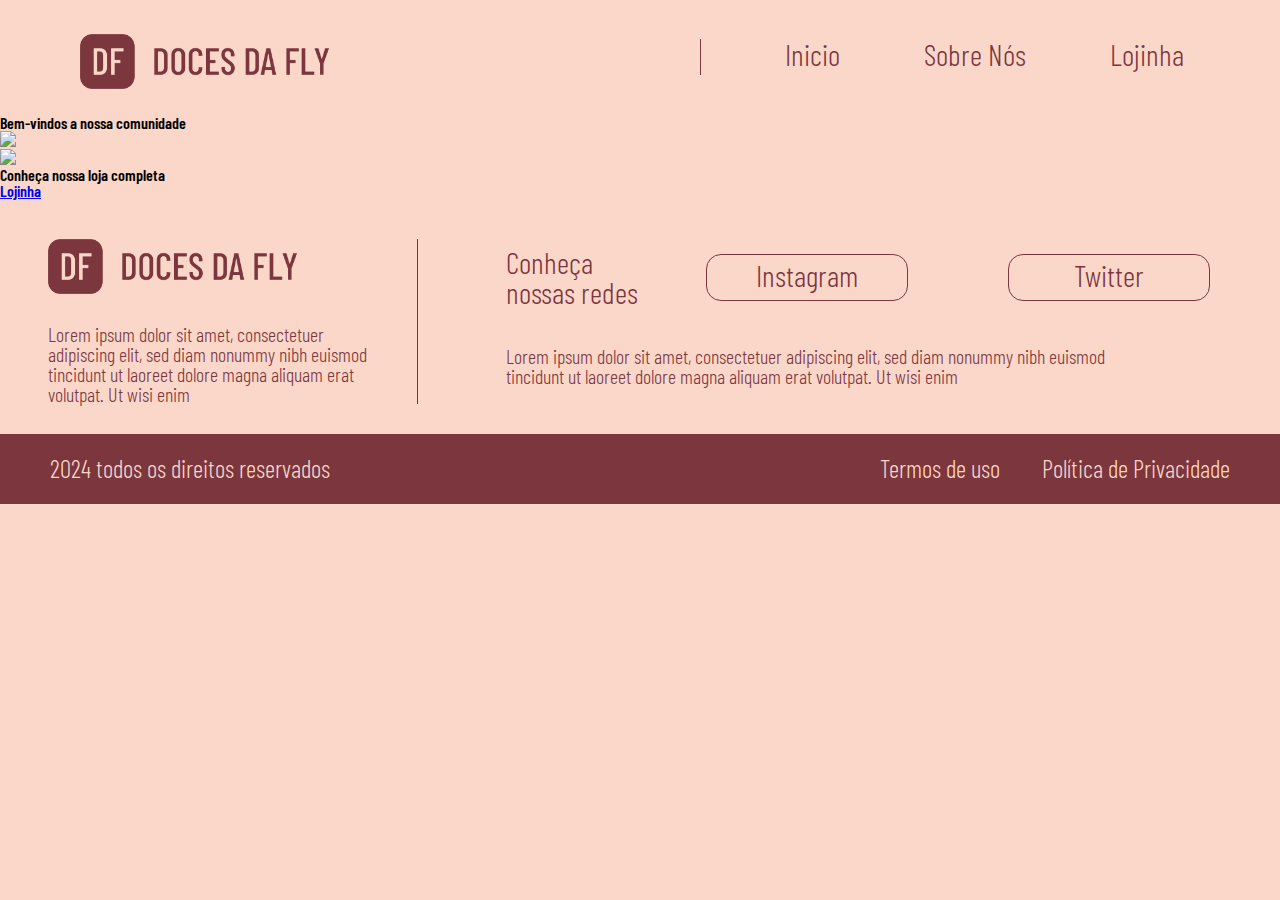
==== index.html @ 229bcd69 "Add files via upload" ====
<!DOCTYPE html>
<html lang="pt-br">
<head>
    <meta charset="UTF-8">
    <meta name="viewport" content="width=device-width, initial-scale=1.0">
    <title>Página Inicial</title>
    <link rel="stylesheet" href="reset.css">
    <link rel="preconnect" href="https://fonts.googleapis.com">
    <link rel="preconnect" href="https://fonts.gstatic.com" crossorigin>
    <link href="https://fonts.googleapis.com/css2?family=Barlow+Condensed:wght@300;500;600&family=Josefin+Sans:ital,wght@0,100..700;1,100..700&display=swap" rel="stylesheet">
    <link rel="stylesheet"href="https://cdn.jsdelivr.net/npm/swiper@11/swiper-bundle.min.css"/>
    <link rel="stylesheet" href="style.css">
</head>
<body>
    <header class="cabecalho">
        <div class="cabecalho__inicio">
            <img src="/img/Logo_1.png" class="cabecalho__imagem">
        </div>
        <ul class="lista__menu">
            <li class="lista__menu-links">
                <a href="index.html" class="lista__menu-links">Inicio</a>
            </li>
            <li class="lista__menu-links">
                <a href="#" class="lista__menu-links">Sobre Nós</a>
            </li>
            <li class="lista__menu-links">
                <a href="lojinha.html" class="lista__menu-links">Lojinha</a>
            </li>
        </ul>
    </header>

    <section class="banner">
        <h1 class="titulo-banner">Bem-vindos a nossa comunidade</h1>
        <img src="./img-home/Imagens home-01(1).png" class="imagem-banner">
    </section>

    <section class="banner-conheca">
        <img src="./img-home/Imagens home-02.png" class="imagem-conheca">
        <div class="texto-conheca">
            <h2 class="conheca-loja">Conheça nossa loja completa</h2>
            <a href="lojinha.html" class="botao-conheca">Lojinha</a>
        </div>
    </section>

    <section class="rodape">
        <div class="texto-rodape">
            <img src="img/Logo_1.png" class="img-rodape">
            <h3 class="escrito-rodape">
                Lorem ipsum dolor sit amet, consectetuer
                adipiscing elit, sed diam nonummy nibh
                euismod tincidunt ut laoreet dolore magna
                aliquam erat volutpat. Ut wisi enim</h3>
        </div>
        <div class="conheca">
            <div class="links">
            <h2 class="conheca-rodape">Conheça nossas redes</h2>
                <div class="botoes">
                <a href="#" class="conheca-links">Instagram</a>
                <a href="#" class="conheca-links">Twitter</a>
                </div>
            </div>
            <div class="texto-links">
                <h2 class="texto-links-tx">Lorem ipsum dolor sit amet, consectetuer adipiscing elit, sed diam nonummy nibh euismod tincidunt ut laoreet dolore magna aliquam erat volutpat. Ut wisi enim</h2>
            </div>    
        </div>
       
    </section>

    <section class="rodape-final">
        <div class="direitos">
            <h2 class="teste">2024 todos os direitos reservados</h2>
        </div>
        <div class="termos">
            <h2>Termos de uso</h2>
            <h2>Política de Privacidade</h2>
        </div>  
    </section>
</body>
</html>
---- style.css ----
@import url(styles/header.css);
@import url(styles/main.css);
@import url(styles/pagamento.css);
@import url(styles/rodape.css);

:root {
    --branca: #ffffff;
    --rosa-claro: #fbd7c9;
    --salmao: #fe8f74;
    --salmao-escuro: #e3856f;
    --cor-escura: #7b363e;
    --fonte-titulo: "Barlow Condensed"; 
}

body {
    background-color: var(--rosa-claro);
    font-weight: 600;
    font-family: var(--fonte-titulo);
}
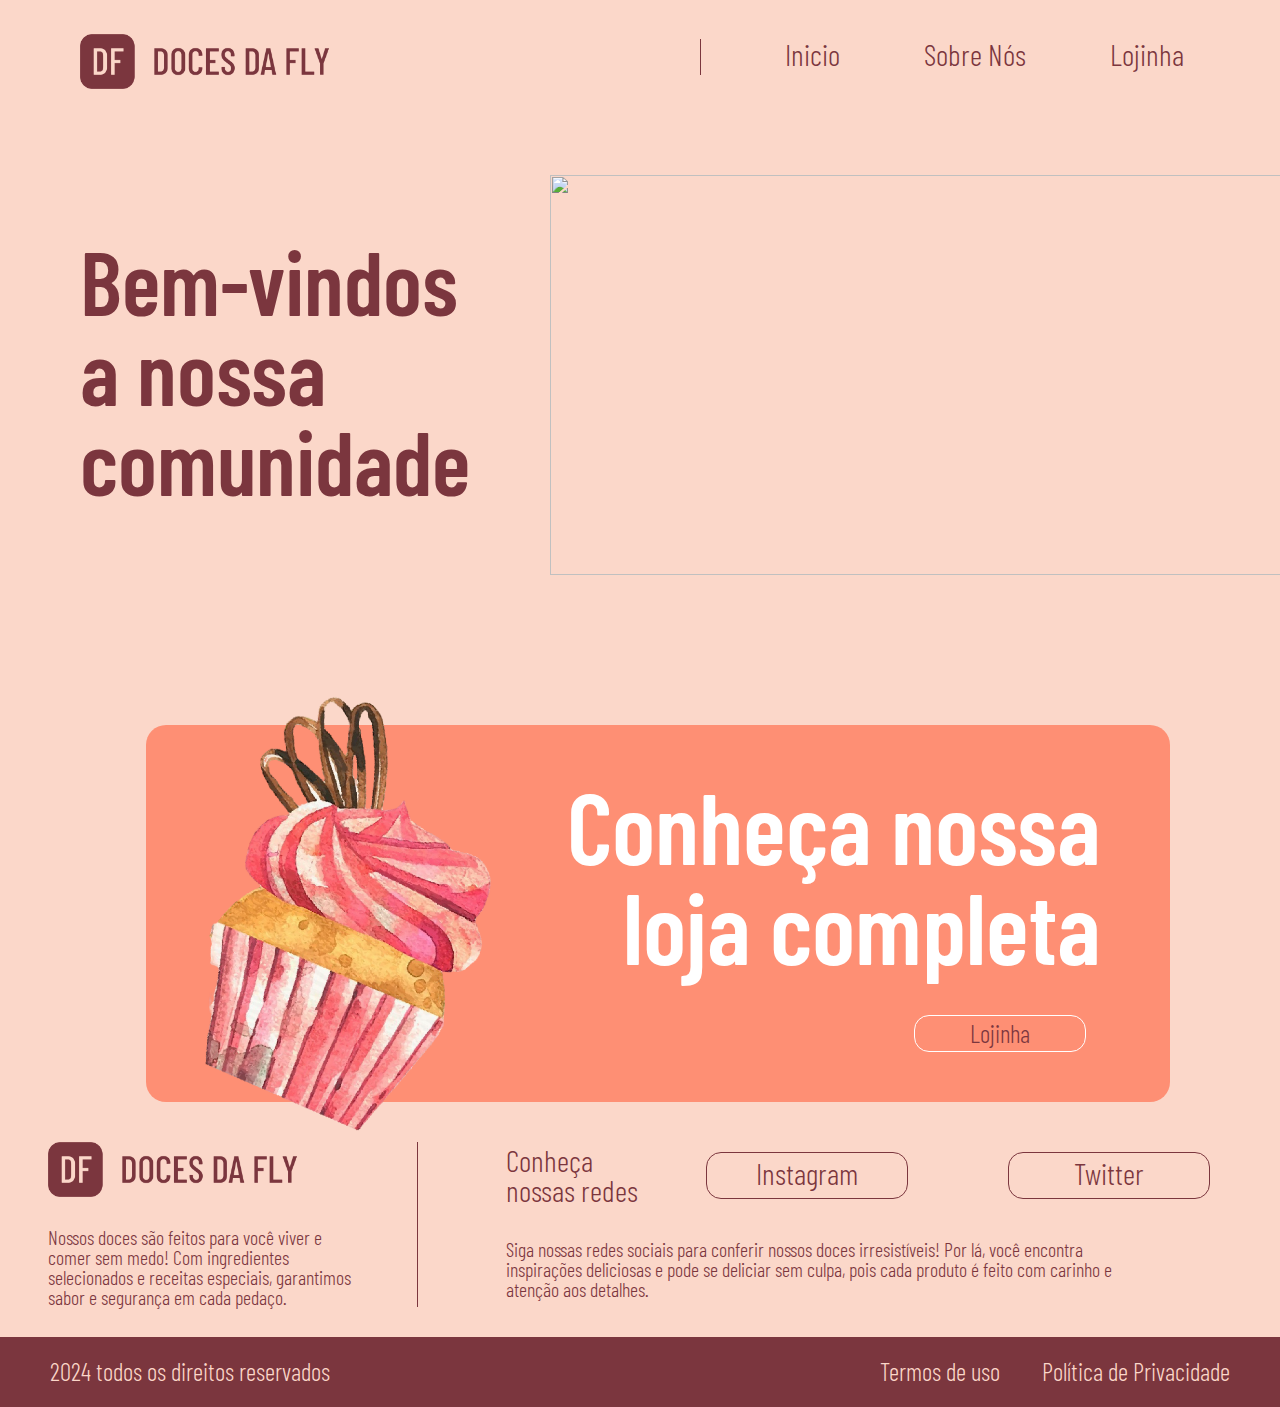
==== commit 12b4a3b7: "Páginas atualizadas" ====
--- a/index.html
+++ b/index.html
@@ -21,7 +21,7 @@
                 <a href="index.html" class="lista__menu-links">Inicio</a>
             </li>
             <li class="lista__menu-links">
-                <a href="#" class="lista__menu-links">Sobre Nós</a>
+                <a href="sobre-nos.html" class="lista__menu-links">Sobre Nós</a>
             </li>
             <li class="lista__menu-links">
                 <a href="lojinha.html" class="lista__menu-links">Lojinha</a>
@@ -46,10 +46,7 @@
         <div class="texto-rodape">
             <img src="img/Logo_1.png" class="img-rodape">
             <h3 class="escrito-rodape">
-                Lorem ipsum dolor sit amet, consectetuer
-                adipiscing elit, sed diam nonummy nibh
-                euismod tincidunt ut laoreet dolore magna
-                aliquam erat volutpat. Ut wisi enim</h3>
+                Nossos doces são feitos para você viver e comer sem medo! Com ingredientes selecionados e receitas especiais, garantimos sabor e segurança em cada pedaço.</h3>
         </div>
         <div class="conheca">
             <div class="links">
@@ -60,7 +57,7 @@
                 </div>
             </div>
             <div class="texto-links">
-                <h2 class="texto-links-tx">Lorem ipsum dolor sit amet, consectetuer adipiscing elit, sed diam nonummy nibh euismod tincidunt ut laoreet dolore magna aliquam erat volutpat. Ut wisi enim</h2>
+                <h2 class="texto-links-tx">Siga nossas redes sociais para conferir nossos doces irresistíveis! Por lá, você encontra inspirações deliciosas e pode se deliciar sem culpa, pois cada produto é feito com carinho e atenção aos detalhes.</h2>
             </div>    
         </div>
        
--- a/style.css
+++ b/style.css
@@ -2,6 +2,8 @@
 @import url(styles/main.css);
 @import url(styles/pagamento.css);
 @import url(styles/rodape.css);
+@import url(styles/banner.css);
+@import url(styles/sobre-nos.css);
 
 :root {
     --branca: #ffffff;
@@ -16,4 +18,5 @@
     background-color: var(--rosa-claro);
     font-weight: 600;
     font-family: var(--fonte-titulo);
+    
 }
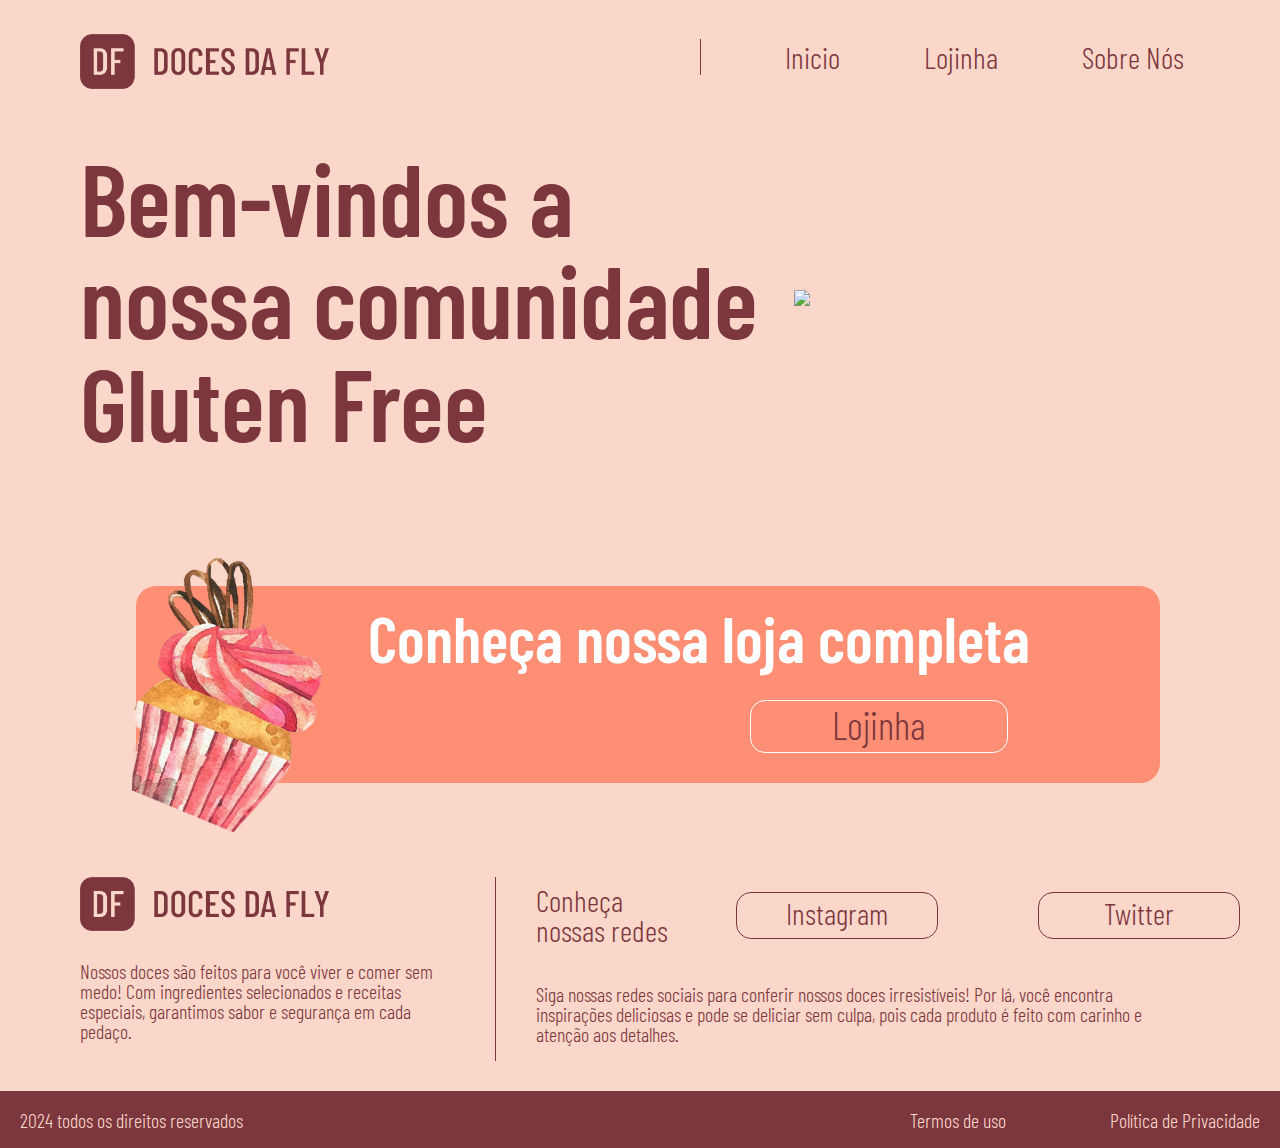
==== commit 9761386a: "cabecalho e links de insta/twitter index.html" ====
--- a/index.html
+++ b/index.html
@@ -1,5 +1,6 @@
 <!DOCTYPE html>
 <html lang="pt-br">
+
 <head>
     <meta charset="UTF-8">
     <meta name="viewport" content="width=device-width, initial-scale=1.0">
@@ -7,10 +8,13 @@
     <link rel="stylesheet" href="reset.css">
     <link rel="preconnect" href="https://fonts.googleapis.com">
     <link rel="preconnect" href="https://fonts.gstatic.com" crossorigin>
-    <link href="https://fonts.googleapis.com/css2?family=Barlow+Condensed:wght@300;500;600&family=Josefin+Sans:ital,wght@0,100..700;1,100..700&display=swap" rel="stylesheet">
-    <link rel="stylesheet"href="https://cdn.jsdelivr.net/npm/swiper@11/swiper-bundle.min.css"/>
+    <link
+        href="https://fonts.googleapis.com/css2?family=Barlow+Condensed:wght@300;500;600&family=Josefin+Sans:ital,wght@0,100..700;1,100..700&display=swap"
+        rel="stylesheet">
+    <link rel="stylesheet" href="https://cdn.jsdelivr.net/npm/swiper@11/swiper-bundle.min.css" />
     <link rel="stylesheet" href="style.css">
 </head>
+
 <body>
     <header class="cabecalho">
         <div class="cabecalho__inicio">
@@ -21,16 +25,16 @@
                 <a href="index.html" class="lista__menu-links">Inicio</a>
             </li>
             <li class="lista__menu-links">
-                <a href="sobre-nos.html" class="lista__menu-links">Sobre Nós</a>
+                <a href="lojinha.html" class="lista__menu-links">Lojinha</a>
             </li>
             <li class="lista__menu-links">
-                <a href="lojinha.html" class="lista__menu-links">Lojinha</a>
+                <a href="sobre-nos.html" class="lista__menu-links">Sobre Nós</a>
             </li>
         </ul>
     </header>
 
     <section class="banner">
-        <h1 class="titulo-banner">Bem-vindos a nossa comunidade</h1>
+        <h1 class="titulo-banner">Bem-vindos a nossa comunidade Gluten Free</h1>
         <img src="./img-home/Imagens home-01(1).png" class="imagem-banner">
     </section>
 
@@ -46,21 +50,24 @@
         <div class="texto-rodape">
             <img src="img/Logo_1.png" class="img-rodape">
             <h3 class="escrito-rodape">
-                Nossos doces são feitos para você viver e comer sem medo! Com ingredientes selecionados e receitas especiais, garantimos sabor e segurança em cada pedaço.</h3>
+                Nossos doces são feitos para você viver e comer sem medo! Com ingredientes selecionados e receitas
+                especiais, garantimos sabor e segurança em cada pedaço.</h3>
         </div>
         <div class="conheca">
             <div class="links">
-            <h2 class="conheca-rodape">Conheça nossas redes</h2>
+                <h2 class="conheca-rodape">Conheça nossas redes</h2>
                 <div class="botoes">
-                <a href="#" class="conheca-links">Instagram</a>
-                <a href="#" class="conheca-links">Twitter</a>
+                    <a href="https://www.instagram.com/" class="conheca-links">Instagram</a>
+                    <a href="https://x.com/?lang=pt-br" class="conheca-links">Twitter</a>
                 </div>
             </div>
             <div class="texto-links">
-                <h2 class="texto-links-tx">Siga nossas redes sociais para conferir nossos doces irresistíveis! Por lá, você encontra inspirações deliciosas e pode se deliciar sem culpa, pois cada produto é feito com carinho e atenção aos detalhes.</h2>
-            </div>    
+                <h2 class="texto-links-tx">Siga nossas redes sociais para conferir nossos doces irresistíveis! Por lá,
+                    você encontra inspirações deliciosas e pode se deliciar sem culpa, pois cada produto é feito com
+                    carinho e atenção aos detalhes.</h2>
+            </div>
         </div>
-       
+
     </section>
 
     <section class="rodape-final">
@@ -70,7 +77,8 @@
         <div class="termos">
             <h2>Termos de uso</h2>
             <h2>Política de Privacidade</h2>
-        </div>  
+        </div>
     </section>
 </body>
-</html>+
+</html>
--- a/style.css
+++ b/style.css
@@ -4,6 +4,7 @@
 @import url(styles/rodape.css);
 @import url(styles/banner.css);
 @import url(styles/sobre-nos.css);
+@import url(styles/compra.css);
 
 :root {
     --branca: #ffffff;
@@ -18,5 +19,56 @@
     background-color: var(--rosa-claro);
     font-weight: 600;
     font-family: var(--fonte-titulo);
-    
+    margin: 0;
+    padding: 0;
+    box-sizing: border-box;
 }
+
+.container {
+    max-width: 1200px; /* Limit the width of the main content */
+    margin: 0 auto; /* Center the container */
+    padding: 0 20px; /* Add horizontal padding */
+}
+
+
+@media (max-width: 768px) {
+    h1 {
+        font-size: 1.8rem;
+    }
+    h2 {
+        font-size: 1.6rem;
+    }
+    h3 {
+        font-size: 1.4rem;
+    }
+}
+
+/* Responsive Layouts */
+header, footer, .main-content {
+    display: flex;
+    flex-direction: column; /* Stack elements vertically */
+    width: 100%;
+}
+
+@media (min-width: 768px) {
+    header, footer, .main-content {
+        flex-direction: row; /* Stack elements horizontally on larger screens */
+        justify-content: space-between; /* Space out items */
+    }
+}
+
+/* Example for making images responsive */
+img {
+    max-width: 100%; /* Ensure images scale down */
+    height: auto; /* Maintain aspect ratio */
+}
+
+/* Additional media queries for smaller screens */
+@media (max-width: 480px) {
+    .container {
+        padding: 0 10px; /* Less padding on small screens */
+    }
+    h1 {
+        font-size: 1.5rem;
+    }
+}
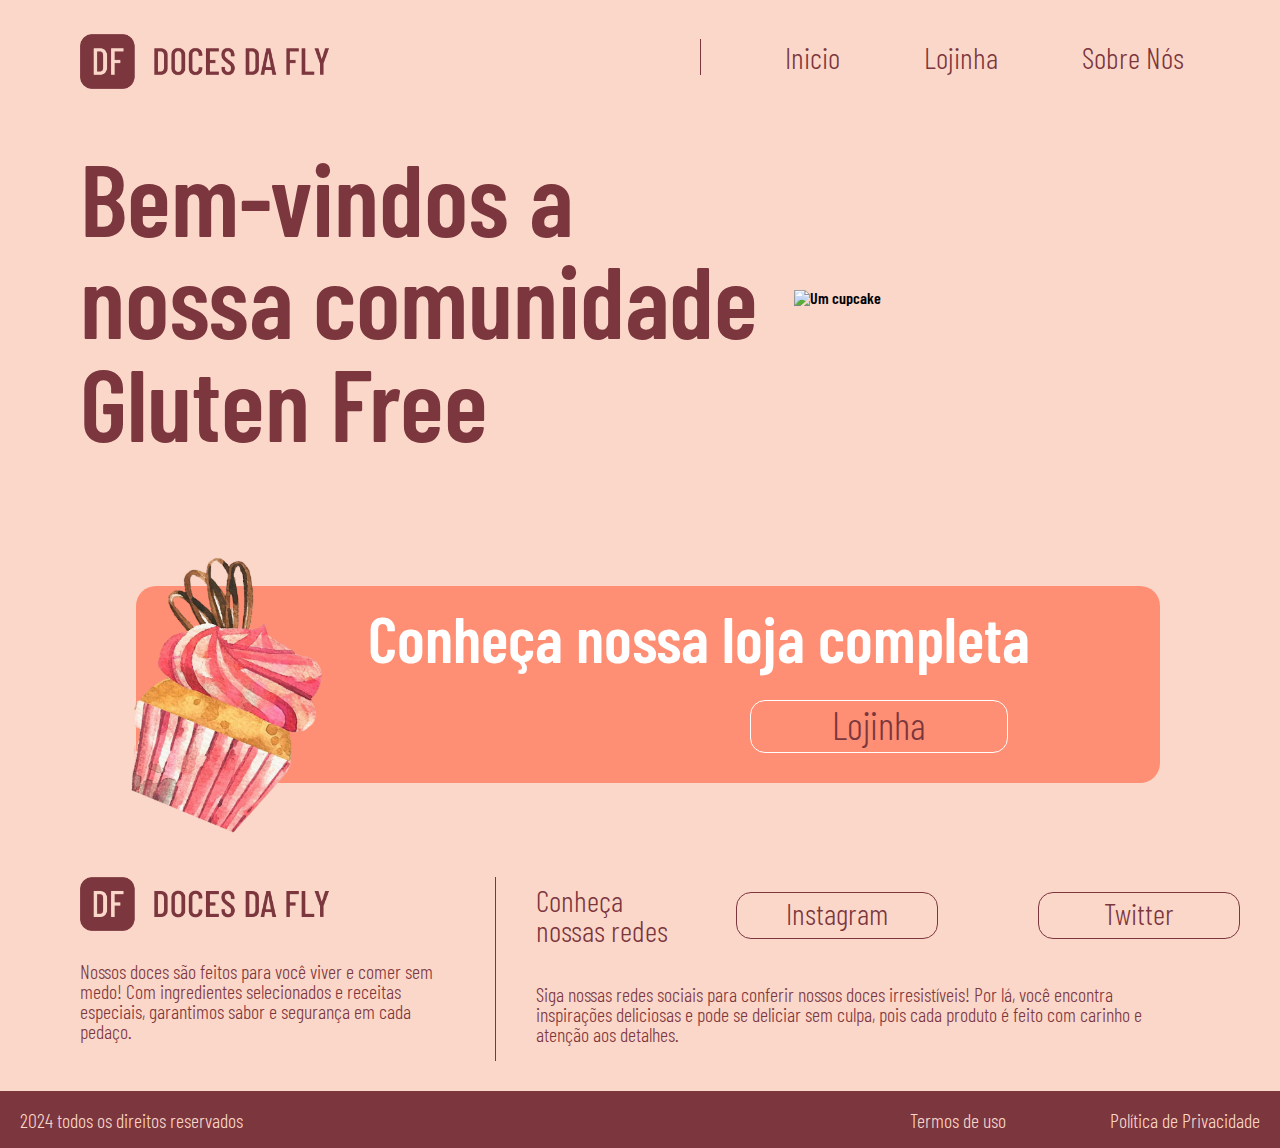
==== commit 59684088: "foi adicionado a descrição das imagens" ====
--- a/index.html
+++ b/index.html
@@ -18,7 +18,7 @@
 <body>
     <header class="cabecalho">
         <div class="cabecalho__inicio">
-            <img src="/img/Logo_1.png" class="cabecalho__imagem">
+            <img src="/img/Logo_1.png" alt="Um balcão com vários doces" class="cabecalho__imagem">
         </div>
         <ul class="lista__menu">
             <li class="lista__menu-links">
@@ -35,7 +35,7 @@
 
     <section class="banner">
         <h1 class="titulo-banner">Bem-vindos a nossa comunidade Gluten Free</h1>
-        <img src="./img-home/Imagens home-01(1).png" class="imagem-banner">
+        <img src="./img-home/Imagens home-01(1).png" class="imagem-banner" alt="Um cupcake">
     </section>
 
     <section class="banner-conheca">
